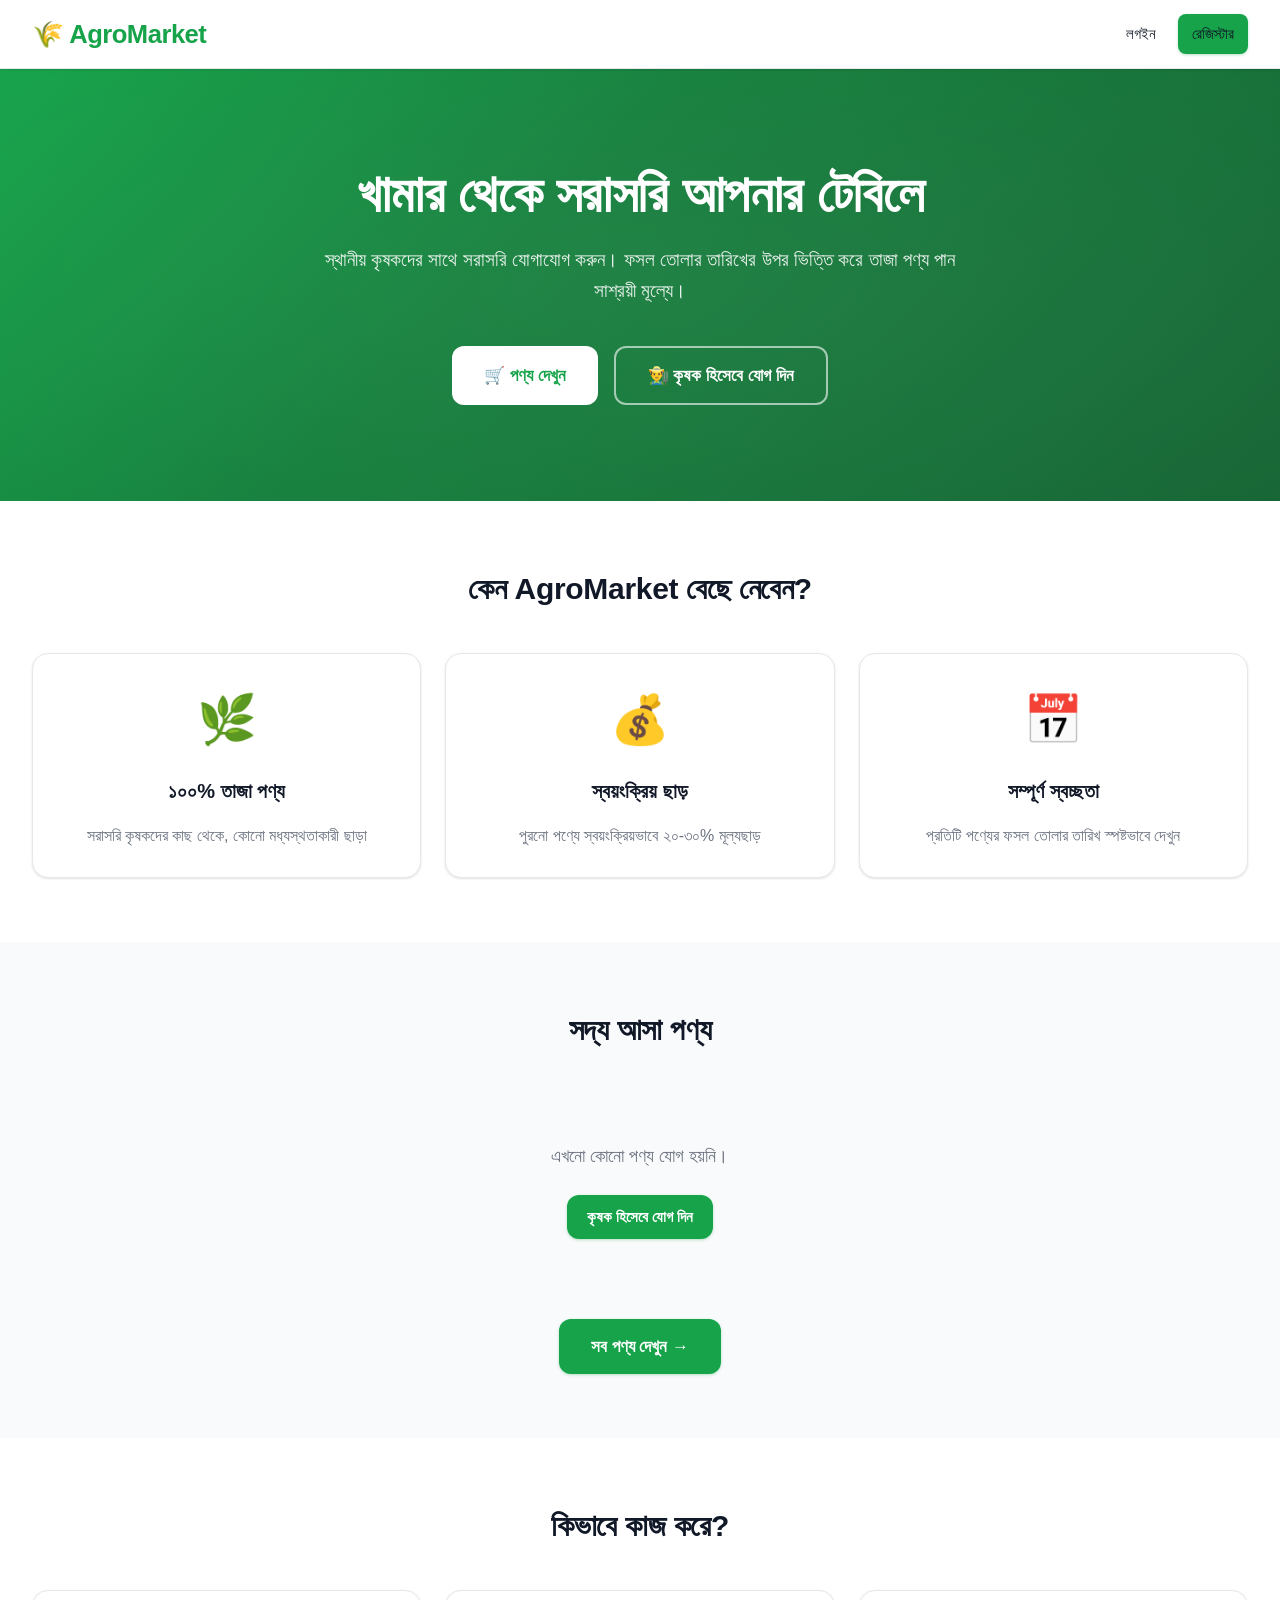
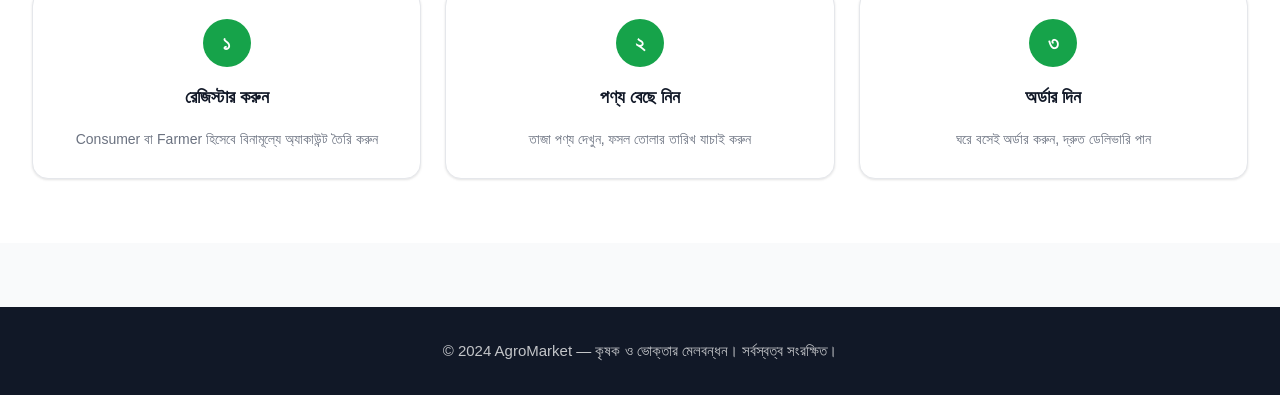
==== index.html @ 7a608812 "Initial commit - AgroMarket full project" ====
<!DOCTYPE html>
<html lang="bn">
<head>
    <meta charset="UTF-8">
    <meta name="viewport" content="width=device-width, initial-scale=1.0">
    <title>AgroMarket — কৃষক থেকে ভোক্তা মার্কেটপ্লেস</title>
    <link rel="stylesheet" href="styles.css">
</head>
<body>
<nav class="navbar">
    <div class="container">
        <a href="index.html" class="logo">🌾 AgroMarket</a>
        <nav id="auth-links"></nav>
    </div>
</nav>

<div class="hero">
    <div class="container">
        <h1>খামার থেকে সরাসরি আপনার টেবিলে</h1>
        <p>স্থানীয় কৃষকদের সাথে সরাসরি যোগাযোগ করুন। ফসল তোলার তারিখের উপর ভিত্তি করে তাজা পণ্য পান সাশ্রয়ী মূল্যে।</p>
        <div class="btn-group">
            <a href="products.html" class="btn btn-white btn-lg">🛒 পণ্য দেখুন</a>
            <a href="register.html" class="btn btn-ghost btn-lg">👨‍🌾 কৃষক হিসেবে যোগ দিন</a>
        </div>
    </div>
</div>

<section class="section section-white">
    <div class="container">
        <h2 class="section-title">কেন AgroMarket বেছে নেবেন?</h2>
        <div class="grid grid-3">
            <div class="card text-center">
                <div style="font-size:3rem;margin-bottom:1rem">🌿</div>
                <h3 class="font-bold text-xl mb-2">১০০% তাজা পণ্য</h3>
                <p class="text-gray">সরাসরি কৃষকদের কাছ থেকে, কোনো মধ্যস্থতাকারী ছাড়া</p>
            </div>
            <div class="card text-center">
                <div style="font-size:3rem;margin-bottom:1rem">💰</div>
                <h3 class="font-bold text-xl mb-2">স্বয়ংক্রিয় ছাড়</h3>
                <p class="text-gray">পুরনো পণ্যে স্বয়ংক্রিয়ভাবে ২০-৩০% মূল্যছাড়</p>
            </div>
            <div class="card text-center">
                <div style="font-size:3rem;margin-bottom:1rem">📅</div>
                <h3 class="font-bold text-xl mb-2">সম্পূর্ণ স্বচ্ছতা</h3>
                <p class="text-gray">প্রতিটি পণ্যের ফসল তোলার তারিখ স্পষ্টভাবে দেখুন</p>
            </div>
        </div>
    </div>
</section>

<section class="section section-gray">
    <div class="container">
        <h2 class="section-title">সদ্য আসা পণ্য</h2>
        <div id="products" class="grid grid-4">
            <div class="loading-spinner"><div class="spinner"></div></div>
        </div>
        <div class="text-center mt-4">
            <a href="products.html" class="btn btn-primary btn-lg">সব পণ্য দেখুন →</a>
        </div>
    </div>
</section>

<section class="section section-white">
    <div class="container">
        <h2 class="section-title">কিভাবে কাজ করে?</h2>
        <div class="grid grid-3">
            <div class="card text-center">
                <div style="background:var(--primary);color:white;width:3rem;height:3rem;border-radius:50%;display:flex;align-items:center;justify-content:center;font-size:1.25rem;font-weight:800;margin:0 auto 1rem">১</div>
                <h3 class="font-bold text-lg mb-2">রেজিস্টার করুন</h3>
                <p class="text-gray text-sm">Consumer বা Farmer হিসেবে বিনামূল্যে অ্যাকাউন্ট তৈরি করুন</p>
            </div>
            <div class="card text-center">
                <div style="background:var(--primary);color:white;width:3rem;height:3rem;border-radius:50%;display:flex;align-items:center;justify-content:center;font-size:1.25rem;font-weight:800;margin:0 auto 1rem">২</div>
                <h3 class="font-bold text-lg mb-2">পণ্য বেছে নিন</h3>
                <p class="text-gray text-sm">তাজা পণ্য দেখুন, ফসল তোলার তারিখ যাচাই করুন</p>
            </div>
            <div class="card text-center">
                <div style="background:var(--primary);color:white;width:3rem;height:3rem;border-radius:50%;display:flex;align-items:center;justify-content:center;font-size:1.25rem;font-weight:800;margin:0 auto 1rem">৩</div>
                <h3 class="font-bold text-lg mb-2">অর্ডার দিন</h3>
                <p class="text-gray text-sm">ঘরে বসেই অর্ডার করুন, দ্রুত ডেলিভারি পান</p>
            </div>
        </div>
    </div>
</section>

<footer>
    <div class="container">
        <p>© 2024 AgroMarket — কৃষক ও ভোক্তার মেলবন্ধন। সর্বস্বত্ব সংরক্ষিত।</p>
    </div>
</footer>

<script src="app.js"></script>
<script>
async function loadHomepage() {
    const products = await getProducts({ sort: 'newest' });
    const container = document.getElementById('products');

    const fresh = products.slice(0, 8);
    if (!fresh.length) {
        container.innerHTML = '<div class="text-center text-gray py-5" style="grid-column:1/-1"><p style="font-size:1.125rem">এখনো কোনো পণ্য যোগ হয়নি।</p><a href="register.html" class="btn btn-primary mt-3">কৃষক হিসেবে যোগ দিন</a></div>';
        return;
    }

    container.innerHTML = fresh.map(p => {
        const badge = getFreshnessBadge(p.days_old);
        return `
        <div class="product-card" onclick="window.location.href='product-details.html?id=${p.id}'">
            <img src="${p.image}" alt="${p.name}" onerror="this.src='https://images.unsplash.com/photo-1542838132-92c53300491e?w=400'">
            <div class="product-card-body">
                <div class="flex-between mb-1">
                    <h3 class="font-bold" style="font-size:1.0625rem">${p.name}</h3>
                    <span class="badge ${badge.class}" style="font-size:0.75rem">${badge.text}</span>
                </div>
                <p class="text-sm text-gray mb-2">📍 ${p.location} • 🧑‍🌾 ${p.farmer_name}</p>
                <div class="flex-between" style="margin-top:auto">
                    <div>
                        ${p.discount > 0 ? `<div class="text-sm text-gray" style="text-decoration:line-through">৳${p.base_price}</div>` : ''}
                        <div class="font-bold text-primary" style="font-size:1.25rem">৳${p.current_price}<span class="text-sm text-gray font-bold">/${p.unit}</span></div>
                    </div>
                    ${p.discount > 0 ? `<span class="badge badge-danger">${p.discount}% ছাড়</span>` : ''}
                </div>
            </div>
        </div>`;
    }).join('');
}
loadHomepage();
</script>
</body>
</html>
---- styles.css ----
/* AgroMarket - Modern Full Screen Styles */

* {
  margin: 0;
  padding: 0;
  box-sizing: border-box;
}

:root {
  --primary: #16a34a;
  --primary-dark: #15803d;
  --primary-light: #4ade80;
  --secondary: #3b82f6;
  --dark: #111827;
  --gray: #6b7280;
  --light-gray: #f9fafb;
  --border: #e5e7eb;
  --success: #16a34a;
  --warning: #d97706;
  --danger: #dc2626;
  --white: #ffffff;
  --shadow: 0 1px 3px rgba(0,0,0,0.08), 0 1px 2px rgba(0,0,0,0.04);
  --shadow-md: 0 4px 6px rgba(0,0,0,0.07), 0 2px 4px rgba(0,0,0,0.05);
  --shadow-lg: 0 20px 40px rgba(0,0,0,0.1);
  --radius: 0.75rem;
  --radius-lg: 1rem;
}

html, body {
  min-height: 100%;
  width: 100%;
}

body {
  font-family: 'Segoe UI', -apple-system, BlinkMacSystemFont, 'Noto Sans Bengali', Roboto, sans-serif;
  line-height: 1.6;
  color: var(--dark);
  background: var(--light-gray);
  font-size: 16px;
}

/* ==================== NAVBAR ==================== */
.navbar {
  background: var(--white);
  border-bottom: 1px solid var(--border);
  padding: 0;
  position: sticky;
  top: 0;
  z-index: 1000;
  box-shadow: var(--shadow);
}

.navbar .container {
  max-width: 1400px;
  margin: 0 auto;
  padding: 0 2rem;
  display: flex;
  justify-content: space-between;
  align-items: center;
  height: 68px;
}

.navbar .logo {
  font-size: 1.6rem;
  font-weight: 800;
  color: var(--primary);
  text-decoration: none;
  display: flex;
  align-items: center;
  gap: 0.5rem;
  letter-spacing: -0.5px;
}

.navbar nav {
  display: flex;
  gap: 0.5rem;
  align-items: center;
}

.navbar nav a {
  color: var(--dark);
  text-decoration: none;
  font-weight: 500;
  font-size: 0.95rem;
  padding: 0.5rem 0.875rem;
  border-radius: 0.5rem;
  transition: all 0.2s;
}

.navbar nav a:hover {
  color: var(--primary);
  background: #f0fdf4;
}

/* ==================== CONTAINER ==================== */
.container {
  max-width: 1400px;
  margin: 0 auto;
  padding: 0 2rem;
  width: 100%;
}

/* ==================== BUTTONS ==================== */
.btn {
  display: inline-flex;
  align-items: center;
  justify-content: center;
  gap: 0.5rem;
  padding: 0.625rem 1.25rem;
  border-radius: var(--radius);
  font-weight: 600;
  cursor: pointer;
  border: none;
  transition: all 0.2s ease;
  text-decoration: none;
  font-size: 0.9375rem;
  white-space: nowrap;
}

.btn-primary {
  background: var(--primary);
  color: var(--white);
  box-shadow: 0 1px 3px rgba(22,163,74,0.3);
}

.btn-primary:hover {
  background: var(--primary-dark);
  transform: translateY(-1px);
  box-shadow: 0 4px 12px rgba(22,163,74,0.35);
}

.btn-secondary {
  background: var(--white);
  color: var(--dark);
  border: 1.5px solid var(--border);
}

.btn-secondary:hover {
  background: var(--light-gray);
  border-color: #d1d5db;
}

.btn-outline {
  background: transparent;
  border: 2px solid var(--primary);
  color: var(--primary);
}

.btn-outline:hover {
  background: var(--primary);
  color: var(--white);
}

.btn-danger {
  background: var(--danger);
  color: var(--white);
}

.btn-danger:hover {
  background: #b91c1c;
}

.btn-lg {
  padding: 0.875rem 2rem;
  font-size: 1.0625rem;
}

.btn-sm {
  padding: 0.375rem 0.875rem;
  font-size: 0.875rem;
}

/* ==================== CARDS ==================== */
.card {
  background: var(--white);
  border-radius: var(--radius-lg);
  padding: 1.75rem;
  box-shadow: var(--shadow);
  border: 1px solid var(--border);
}

.product-card {
  background: var(--white);
  border-radius: var(--radius-lg);
  overflow: hidden;
  box-shadow: var(--shadow);
  border: 1px solid var(--border);
  transition: all 0.25s ease;
  cursor: pointer;
  display: flex;
  flex-direction: column;
}

.product-card:hover {
  transform: translateY(-5px);
  box-shadow: var(--shadow-lg);
  border-color: #d1fae5;
}

.product-card img {
  width: 100%;
  height: 220px;
  object-fit: cover;
  background: var(--light-gray);
}

.product-card-body {
  padding: 1.25rem;
  display: flex;
  flex-direction: column;
  flex: 1;
}

/* ==================== GRID ==================== */
.grid { display: grid; gap: 1.5rem; }
.grid-2 { grid-template-columns: repeat(2, 1fr); }
.grid-3 { grid-template-columns: repeat(3, 1fr); }
.grid-4 { grid-template-columns: repeat(4, 1fr); }

@media (max-width: 1200px) {
  .grid-4 { grid-template-columns: repeat(3, 1fr); }
}
@media (max-width: 960px) {
  .grid-4 { grid-template-columns: repeat(2, 1fr); }
  .grid-3 { grid-template-columns: repeat(2, 1fr); }
}
@media (max-width: 640px) {
  .grid-2, .grid-3, .grid-4 { grid-template-columns: 1fr; }
}

/* ==================== FORMS ==================== */
.form-group { margin-bottom: 1.25rem; }

.form-group label {
  display: block;
  margin-bottom: 0.375rem;
  font-weight: 600;
  font-size: 0.9375rem;
  color: var(--dark);
}

.form-control {
  width: 100%;
  padding: 0.6875rem 1rem;
  border: 1.5px solid var(--border);
  border-radius: var(--radius);
  font-size: 1rem;
  transition: border-color 0.2s, box-shadow 0.2s;
  background: var(--white);
  color: var(--dark);
  font-family: inherit;
}

.form-control:focus {
  outline: none;
  border-color: var(--primary);
  box-shadow: 0 0 0 3px rgba(22,163,74,0.12);
}

textarea.form-control { resize: vertical; }

/* ==================== BADGES ==================== */
.badge {
  display: inline-block;
  padding: 0.25rem 0.75rem;
  border-radius: 9999px;
  font-size: 0.8125rem;
  font-weight: 600;
  line-height: 1.5;
}

.badge-success  { background: #dcfce7; color: #15803d; }
.badge-warning  { background: #fef3c7; color: #b45309; }
.badge-danger   { background: #fee2e2; color: #b91c1c; }
.badge-info     { background: #dbeafe; color: #1d4ed8; }
.badge-gray     { background: #f3f4f6; color: #4b5563; }

/* ==================== HERO ==================== */
.hero {
  background: linear-gradient(135deg, #16a34a 0%, #15803d 40%, #166534 100%);
  color: var(--white);
  padding: 6rem 0;
  text-align: center;
  position: relative;
  overflow: hidden;
}

.hero::before {
  content: '';
  position: absolute;
  top: -50%;
  left: -50%;
  width: 200%;
  height: 200%;
  background: radial-gradient(ellipse at center, rgba(255,255,255,0.05) 0%, transparent 60%);
}

.hero h1 {
  font-size: 3.25rem;
  font-weight: 800;
  margin-bottom: 1.25rem;
  line-height: 1.15;
  letter-spacing: -0.5px;
  position: relative;
}

.hero p {
  font-size: 1.2rem;
  opacity: 0.92;
  margin-bottom: 2.5rem;
  max-width: 650px;
  margin-left: auto;
  margin-right: auto;
  position: relative;
}

.hero .btn-group {
  display: flex;
  gap: 1rem;
  justify-content: center;
  flex-wrap: wrap;
  position: relative;
}

.hero .btn-white {
  background: var(--white);
  color: var(--primary);
  font-weight: 700;
  padding: 0.875rem 2rem;
  border-radius: var(--radius);
}

.hero .btn-white:hover {
  background: #f0fdf4;
  transform: translateY(-2px);
  box-shadow: 0 8px 20px rgba(0,0,0,0.15);
}

.hero .btn-ghost {
  background: transparent;
  color: var(--white);
  border: 2px solid rgba(255,255,255,0.6);
  padding: 0.875rem 2rem;
  border-radius: var(--radius);
  font-weight: 600;
}

.hero .btn-ghost:hover {
  background: rgba(255,255,255,0.1);
  border-color: white;
}

/* ==================== SECTION ==================== */
.section { padding: 4rem 0; }
.section-gray { background: var(--light-gray); }
.section-white { background: var(--white); }

.section-title {
  font-size: 1.875rem;
  font-weight: 800;
  margin-bottom: 2.5rem;
  text-align: center;
  color: var(--dark);
  letter-spacing: -0.3px;
}

/* ==================== STAT CARDS ==================== */
.stat-card {
  background: var(--white);
  padding: 1.5rem;
  border-radius: var(--radius-lg);
  box-shadow: var(--shadow);
  border: 1px solid var(--border);
  text-align: center;
  transition: transform 0.2s;
}

.stat-card:hover { transform: translateY(-2px); }

.stat-card .number {
  font-size: 2.25rem;
  font-weight: 800;
  color: var(--primary);
  margin-bottom: 0.25rem;
  line-height: 1;
}

.stat-card .label {
  color: var(--gray);
  font-size: 0.8125rem;
  text-transform: uppercase;
  letter-spacing: 0.06em;
  font-weight: 600;
}

/* ==================== TABLE ==================== */
table {
  width: 100%;
  border-collapse: collapse;
  font-size: 0.9375rem;
}

table th {
  background: var(--light-gray);
  padding: 0.875rem 1rem;
  text-align: left;
  font-weight: 700;
  font-size: 0.8125rem;
  text-transform: uppercase;
  letter-spacing: 0.05em;
  color: var(--gray);
  border-bottom: 2px solid var(--border);
}

table td {
  padding: 0.875rem 1rem;
  border-bottom: 1px solid var(--border);
  vertical-align: middle;
}

table tr:last-child td { border-bottom: none; }
table tbody tr:hover { background: #f9fafb; }

/* ==================== FOOTER ==================== */
footer {
  background: var(--dark);
  color: rgba(255,255,255,0.75);
  padding: 2rem 0;
  margin-top: 4rem;
  text-align: center;
  font-size: 0.9375rem;
}

footer p { margin: 0; }

/* ==================== LOADING ==================== */
.loading-spinner {
  display: flex;
  justify-content: center;
  align-items: center;
  padding: 4rem;
}

.spinner {
  width: 40px;
  height: 40px;
  border: 3px solid var(--border);
  border-top-color: var(--primary);
  border-radius: 50%;
  animation: spin 0.8s linear infinite;
}

@keyframes spin { to { transform: rotate(360deg); } }

/* ==================== ALERT / TOAST ==================== */
.toast-container {
  position: fixed;
  top: 80px;
  right: 1.5rem;
  z-index: 9999;
  display: flex;
  flex-direction: column;
  gap: 0.75rem;
  pointer-events: none;
}

.toast {
  padding: 0.875rem 1.25rem;
  border-radius: var(--radius);
  background: var(--white);
  box-shadow: var(--shadow-lg);
  border-left: 4px solid var(--primary);
  min-width: 260px;
  max-width: 360px;
  font-weight: 500;
  pointer-events: all;
  animation: slideIn 0.3s ease;
  display: flex;
  align-items: center;
  gap: 0.75rem;
}

.toast-success { border-left-color: var(--primary); }
.toast-error   { border-left-color: var(--danger); }
.toast-warning { border-left-color: var(--warning); }

@keyframes slideIn {
  from { transform: translateX(100%); opacity: 0; }
  to   { transform: translateX(0); opacity: 1; }
}

/* ==================== UTILITIES ==================== */
.text-center { text-align: center; }
.text-right  { text-align: right; }
.flex        { display: flex; align-items: center; }
.flex-between{ display: flex; justify-content: space-between; align-items: center; }
.flex-center { display: flex; align-items: center; justify-content: center; }
.flex-wrap   { flex-wrap: wrap; }
.gap-1 { gap: 0.5rem; }
.gap-2 { gap: 1rem; }
.gap-3 { gap: 1.5rem; }
.mt-1 { margin-top: 0.5rem; }
.mt-2 { margin-top: 1rem; }
.mt-3 { margin-top: 1.5rem; }
.mt-4 { margin-top: 2rem; }
.mb-1 { margin-bottom: 0.5rem; }
.mb-2 { margin-bottom: 1rem; }
.mb-3 { margin-bottom: 1.5rem; }
.mb-4 { margin-bottom: 2rem; }
.p-1  { padding: 0.5rem; }
.p-2  { padding: 1rem; }
.py-1 { padding-top: 0.5rem; padding-bottom: 0.5rem; }
.py-2 { padding-top: 1rem; padding-bottom: 1rem; }
.py-3 { padding-top: 1.5rem; padding-bottom: 1.5rem; }
.py-4 { padding-top: 2rem; padding-bottom: 2rem; }
.py-5 { padding-top: 3rem; padding-bottom: 3rem; }
.hidden  { display: none !important; }
.font-bold { font-weight: 700; }
.text-sm  { font-size: 0.875rem; }
.text-lg  { font-size: 1.125rem; }
.text-xl  { font-size: 1.25rem; }
.text-2xl { font-size: 1.5rem; }
.text-3xl { font-size: 1.875rem; }
.text-gray    { color: var(--gray); }
.text-primary { color: var(--primary); }
.text-danger  { color: var(--danger); }
.w-full { width: 100%; }
.overflow-auto { overflow: auto; }

/* ==================== PAGE LAYOUT ==================== */
.page-wrapper {
  min-height: 100vh;
  display: flex;
  flex-direction: column;
}

main, .main-content {
  flex: 1;
}

/* ==================== DASHBOARD SIDEBAR (optional) ==================== */
.dashboard-layout {
  display: flex;
  min-height: calc(100vh - 68px);
}

/* ==================== PRODUCT IMAGE UPLOAD PREVIEW ==================== */
.image-upload-area {
  border: 2px dashed var(--border);
  border-radius: var(--radius);
  padding: 2rem;
  text-align: center;
  cursor: pointer;
  transition: all 0.2s;
  position: relative;
}

.image-upload-area:hover {
  border-color: var(--primary);
  background: #f0fdf4;
}

.image-upload-area.dragging {
  border-color: var(--primary);
  background: #dcfce7;
}

.image-preview {
  max-width: 100%;
  max-height: 200px;
  border-radius: var(--radius);
  object-fit: cover;
  margin-top: 1rem;
}

/* ==================== RESPONSIVE ==================== */
@media (max-width: 1024px) {
  .container { padding: 0 1.5rem; }
  .hero h1 { font-size: 2.5rem; }
}

@media (max-width: 768px) {
  .navbar .container { padding: 0 1rem; height: 60px; }
  .navbar nav { gap: 0.25rem; }
  .navbar nav a { padding: 0.375rem 0.625rem; font-size: 0.875rem; }
  .navbar .logo { font-size: 1.3rem; }
  .hero { padding: 4rem 0; }
  .hero h1 { font-size: 1.875rem; }
  .hero p { font-size: 1rem; }
  .section { padding: 3rem 0; }
  .section-title { font-size: 1.5rem; margin-bottom: 1.75rem; }
  .card { padding: 1.25rem; }
  .stat-card .number { font-size: 1.875rem; }
  .container { padding: 0 1rem; }
}

@media (max-width: 480px) {
  .hero h1 { font-size: 1.625rem; }
  .btn { padding: 0.5rem 1rem; font-size: 0.875rem; }
  .btn-lg { padding: 0.75rem 1.5rem; }
}

/* ==================== CATEGORY PICKER (farmer add product) ==================== */
.category-grid {
  display: grid;
  grid-template-columns: repeat(4, 1fr);
  gap: 0.75rem;
}

.category-option {
  padding: 1rem;
  border: 2px solid var(--border);
  border-radius: var(--radius);
  text-align: center;
  cursor: pointer;
  transition: all 0.2s;
  background: var(--white);
}

.category-option:hover  { border-color: var(--primary); background: #f0fdf4; }
.category-option.selected { border-color: var(--primary); background: var(--primary); color: var(--white); }
.category-option .icon  { font-size: 2rem; margin-bottom: 0.375rem; }
.category-option .label { font-size: 0.9375rem; font-weight: 600; }

@media (max-width: 640px) {
  .category-grid { grid-template-columns: repeat(2, 1fr); }
}
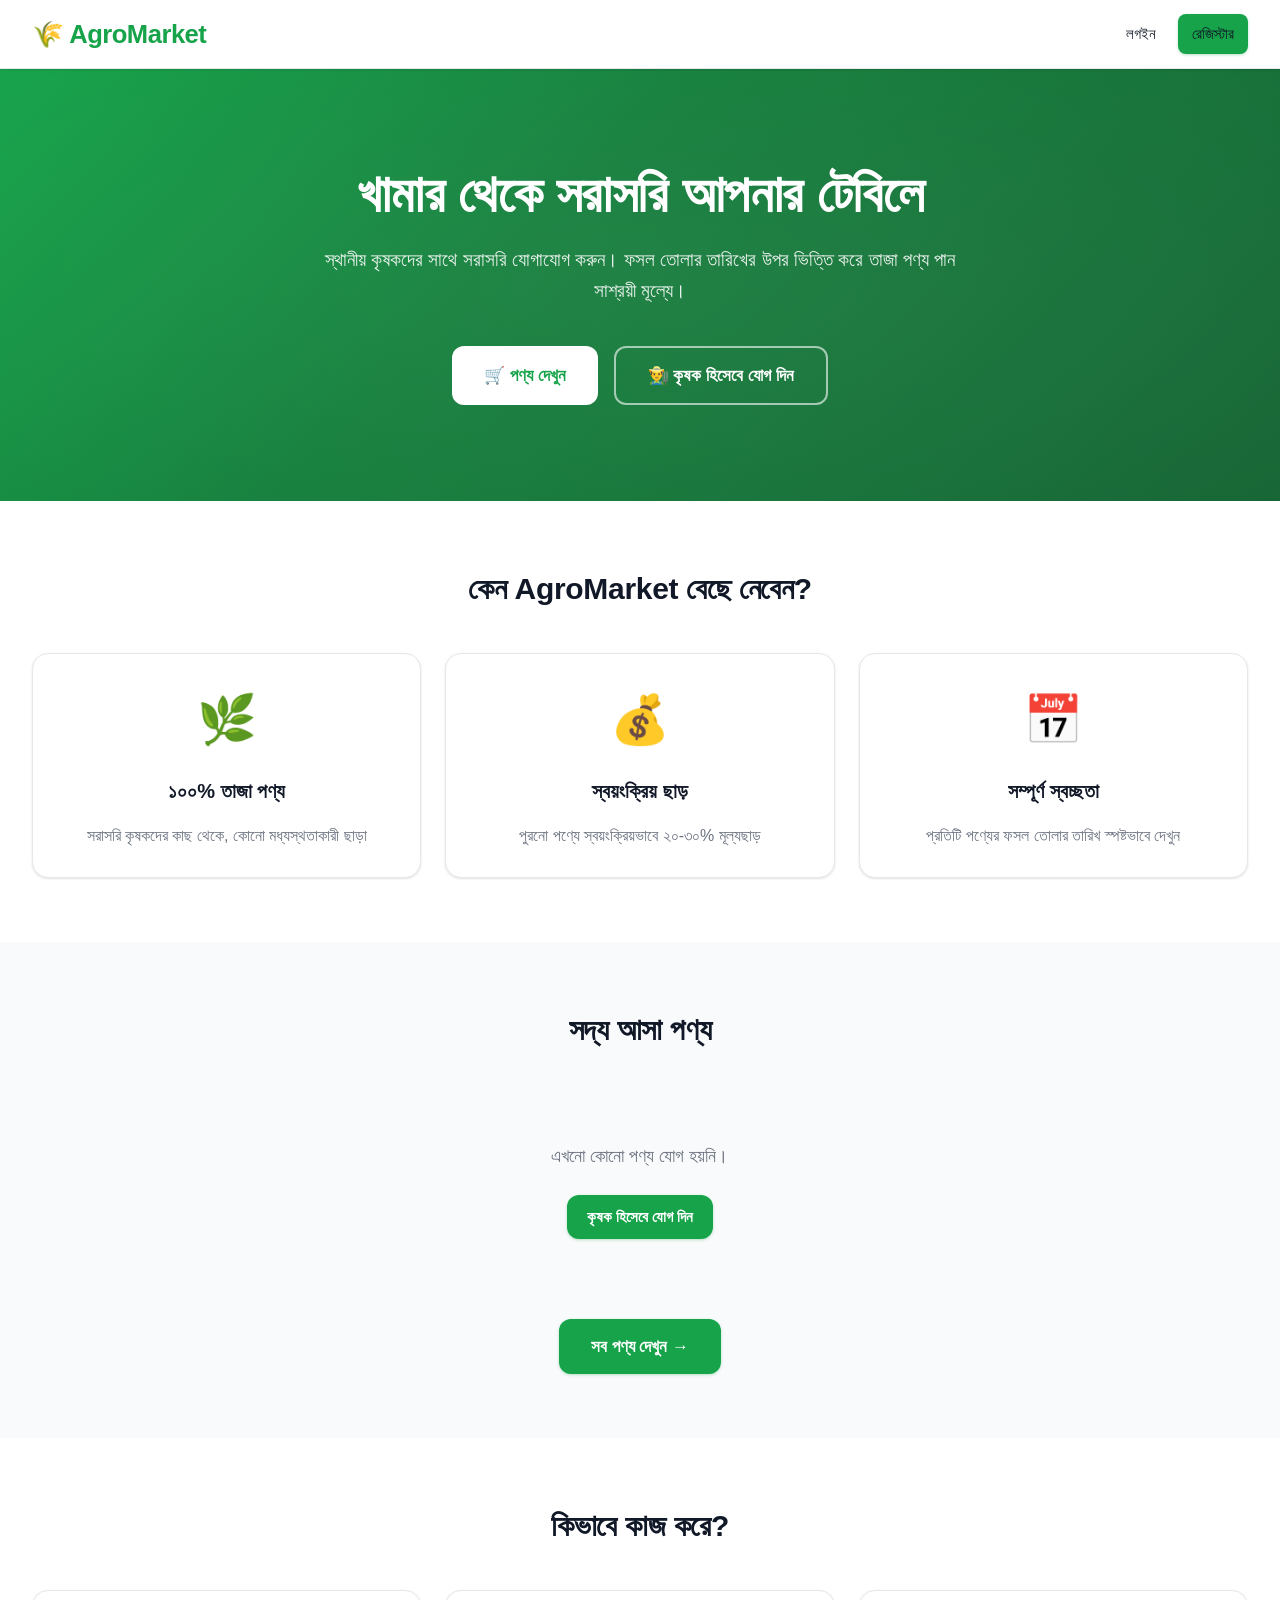
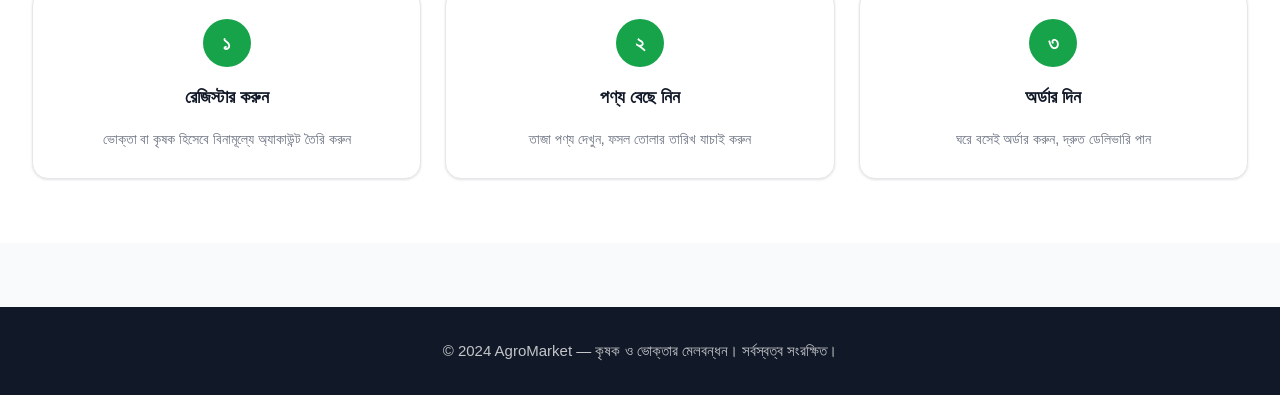
==== commit 21d877ec: "update consumer-dashboard consumer-orders pages index.html pages" ====
--- a/index.html
+++ b/index.html
@@ -67,7 +67,7 @@
             <div class="card text-center">
                 <div style="background:var(--primary);color:white;width:3rem;height:3rem;border-radius:50%;display:flex;align-items:center;justify-content:center;font-size:1.25rem;font-weight:800;margin:0 auto 1rem">১</div>
                 <h3 class="font-bold text-lg mb-2">রেজিস্টার করুন</h3>
-                <p class="text-gray text-sm">Consumer বা Farmer হিসেবে বিনামূল্যে অ্যাকাউন্ট তৈরি করুন</p>
+                <p class="text-gray text-sm">ভোক্তা বা কৃষক হিসেবে বিনামূল্যে অ্যাকাউন্ট তৈরি করুন</p>
             </div>
             <div class="card text-center">
                 <div style="background:var(--primary);color:white;width:3rem;height:3rem;border-radius:50%;display:flex;align-items:center;justify-content:center;font-size:1.25rem;font-weight:800;margin:0 auto 1rem">২</div>
--- a/styles.css
+++ b/styles.css
@@ -365,6 +365,13 @@
 }
 
 /* ==================== STAT CARDS ==================== */
+/* Order card improvements */
+
+
+
+.stat-card:hover .stat-icon {
+  transform: scale(1.1);
+}
 .stat-card {
   background: var(--white);
   padding: 1.5rem;
@@ -624,4 +631,45 @@
 
 @media (max-width: 640px) {
   .category-grid { grid-template-columns: repeat(2, 1fr); }
+}
+
+
+/* Payment options */
+.payment-options {
+  display: grid;
+  grid-template-columns: repeat(2, 1fr);
+  gap: 10px;
+}
+
+.payment-option {
+  display: flex;
+  align-items: center;
+  gap: 8px;
+  padding: 10px 14px;
+  border: 1.5px solid var(--border);
+  border-radius: var(--radius);
+  cursor: pointer;
+  transition: all 0.2s;
+  background: var(--white);
+}
+
+.payment-option:hover {
+  border-color: var(--primary);
+  background: #f0fdf4;
+}
+
+.payment-option input[type="radio"] {
+  accent-color: var(--primary);
+  width: 16px;
+  height: 16px;
+}
+
+.payment-option input[type="radio"]:checked + .payment-label {
+  color: var(--primary);
+  font-weight: 600;
+}
+
+.payment-option:has(input:checked) {
+  border-color: var(--primary);
+  background: #f0fdf4;
 }
